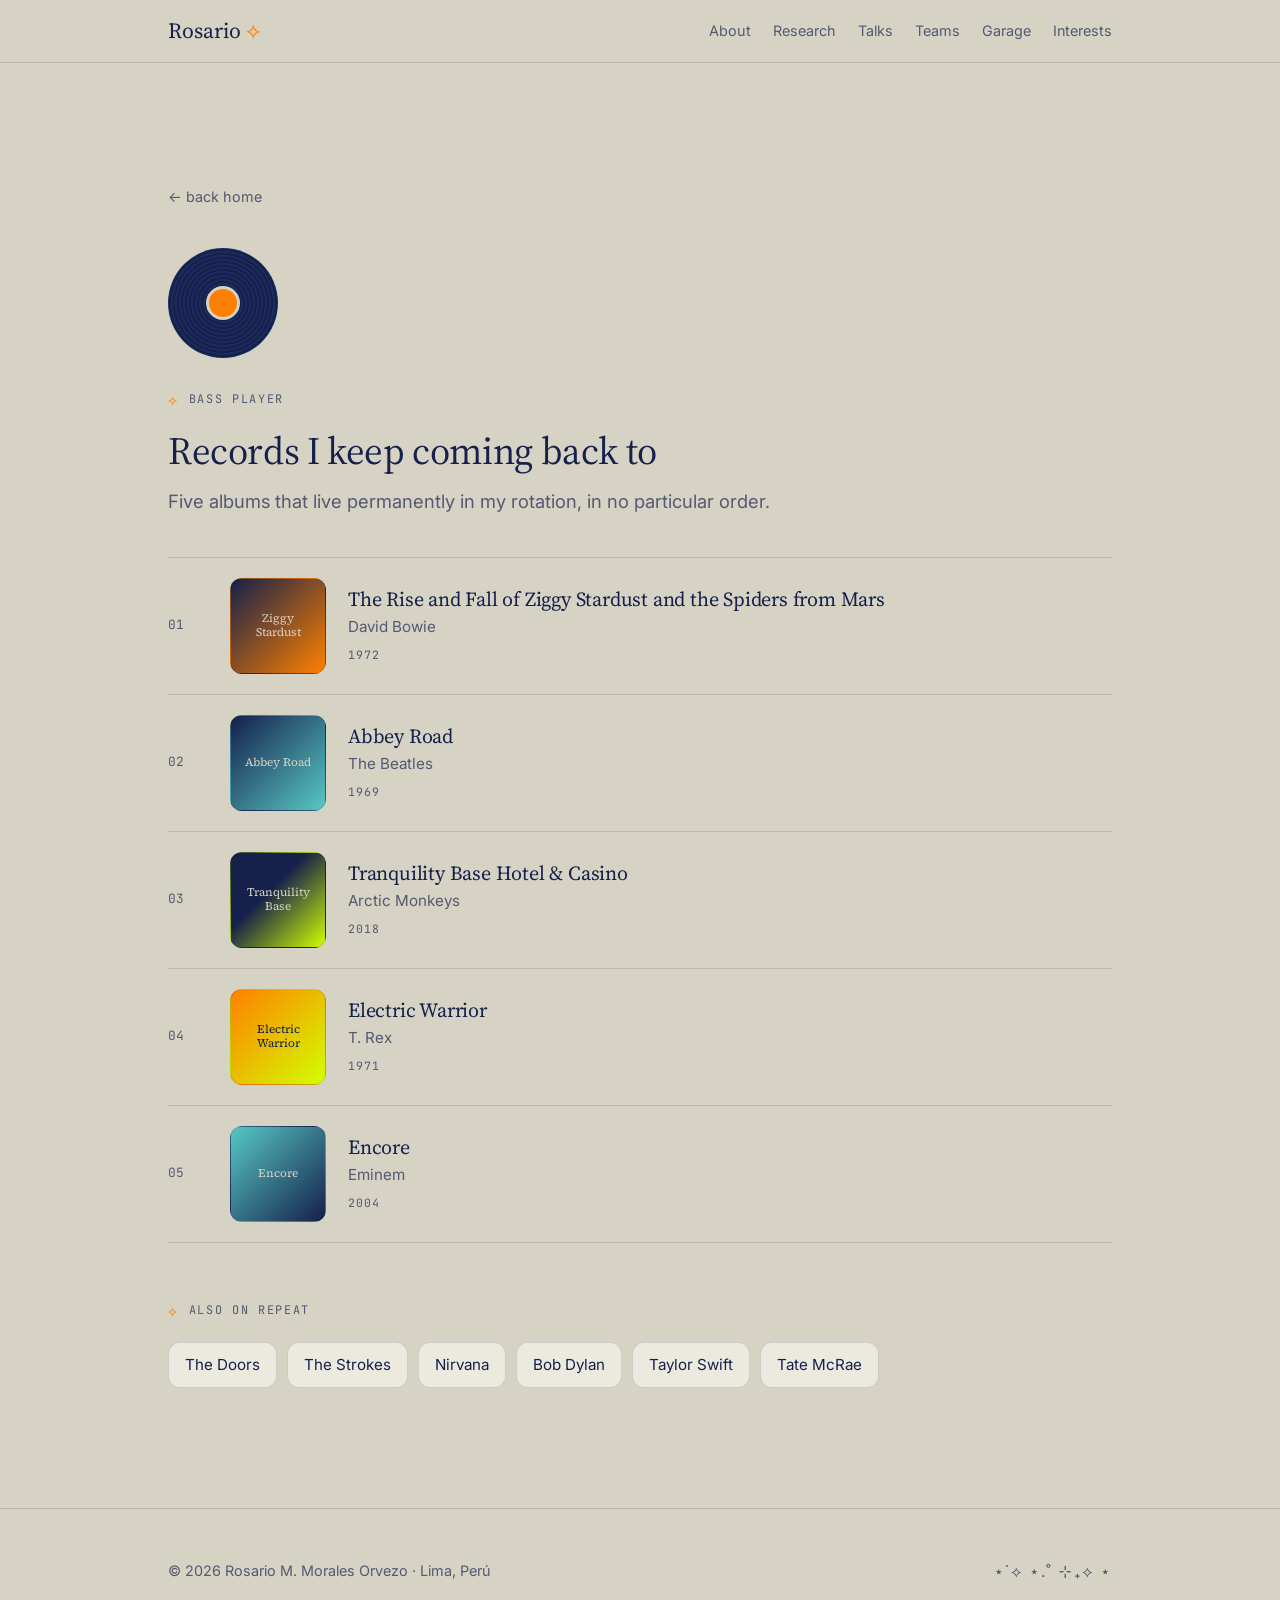
==== music.html @ e65d12a4 "Add files via upload" ====
<!DOCTYPE html>
<html lang="en">
<head>
<meta charset="UTF-8">
<meta name="viewport" content="width=device-width, initial-scale=1.0">
<title>Music ♪ Rosario Morales Orvezo</title>
<link rel="icon" href="data:image/svg+xml,<svg xmlns='http://www.w3.org/2000/svg' viewBox='0 0 100 100'><text y='.9em' font-size='90'>♪</text></svg>">
<link rel="preconnect" href="https://fonts.googleapis.com">
<link href="https://fonts.googleapis.com/css2?family=Source+Serif+4:ital,opsz,wght@0,8..60,400;0,8..60,500;1,8..60,400&family=Inter:wght@400;500;600&family=JetBrains+Mono:wght@400;500&display=swap" rel="stylesheet">
<link rel="stylesheet" href="style.css">
</head>
<body>

<nav>
  <div class="wrap">
    <a class="brand" href="index.html">Rosario <span>⟡</span></a>
    <ul>
      <li><a href="index.html#about">About</a></li>
      <li><a href="index.html#research">Research</a></li>
      <li><a href="index.html#talks">Talks</a></li>
      <li><a href="index.html#teams">Teams</a></li>
      <li><a href="index.html#garage">Garage</a></li>
      <li><a href="index.html#interests">Interests</a></li>
    </ul>
  </div>
</nav>

<section>
  <div class="wrap">
    <a class="back" href="index.html#interests">← back home</a>
    <div class="vinyl" aria-hidden="true"></div>
    <div class="eyebrow">Bass player</div>
    <h2>Records I keep coming back to</h2>
    <p class="lede" style="margin-top:14px">Five albums that live permanently in my rotation, in no particular order.</p>
    <!-- Real cover art: put image files in a "covers/" folder and uncomment the <img> lines. -->
    <ol class="records">
      <li>
        <div class="tile c1"><!-- <img src="covers/ziggy.jpg" alt=""> -->Ziggy Stardust</div>
        <div>
          <h3>The Rise and Fall of Ziggy Stardust and the Spiders from Mars</h3>
          <div class="sub">David Bowie</div>
          <div class="year">1972</div>
        </div>
      </li>
      <li>
        <div class="tile c2"><!-- <img src="covers/abbey-road.jpg" alt=""> -->Abbey Road</div>
        <div>
          <h3>Abbey Road</h3>
          <div class="sub">The Beatles</div>
          <div class="year">1969</div>
        </div>
      </li>
      <li>
        <div class="tile c3"><!-- <img src="covers/tbhc.jpg" alt=""> -->Tranquility Base</div>
        <div>
          <h3>Tranquility Base Hotel &amp; Casino</h3>
          <div class="sub">Arctic Monkeys</div>
          <div class="year">2018</div>
        </div>
      </li>
      <li>
        <div class="tile c4"><!-- <img src="covers/electric-warrior.jpg" alt=""> -->Electric Warrior</div>
        <div>
          <h3>Electric Warrior</h3>
          <div class="sub">T. Rex</div>
          <div class="year">1971</div>
        </div>
      </li>
      <li>
        <div class="tile c5"><!-- <img src="covers/encore.jpg" alt=""> -->Encore</div>
        <div>
          <h3>Encore</h3>
          <div class="sub">Eminem</div>
          <div class="year">2004</div>
        </div>
      </li>
    </ol>
    <div style="margin-top:56px">
      <div class="eyebrow">Also on repeat</div>
      <div class="artists">
        <span class="chip">The Doors</span><span class="chip">The Strokes</span><span class="chip">Nirvana</span><span class="chip">Bob Dylan</span><span class="chip">Taylor Swift</span><span class="chip">Tate McRae</span>
      </div>
    </div>
  </div>
</section>

<footer>
  <div class="wrap">
    <span>© <span id="year"></span> Rosario M. Morales Orvezo · Lima, Perú</span>
    <span class="stars">⋆˙⟡ ⋆.˚ ⊹₊⟡ ⋆</span>
  </div>
</footer>

<script src="script.js"></script>
</body>
</html>
---- style.css ----
/* ⋆˙⟡ Rosario Morales Orvezo — personal site ⟡˙⋆ */

:root {
  --bg: #D6D2C4;
  --bg-soft: #E3E0D5;
  --bg-card: #ECE9DF;
  --ink: #15204B;
  --ink-soft: rgba(21, 32, 75, 0.68);
  --ink-faint: rgba(21, 32, 75, 0.14);
  --orange: #FF8000;
  --teal: #57C8C4;
  --lime: #D2FF00;
  --radius: 18px;
  --max: 1040px;
  --serif: "Source Serif 4", Georgia, "Times New Roman", serif;
  --sans: "Inter", system-ui, -apple-system, "Segoe UI", Roboto, sans-serif;
  --mono: "JetBrains Mono", ui-monospace, SFMono-Regular, Menlo, monospace;
}

* { box-sizing: border-box; }
html { scroll-behavior: smooth; }
body {
  margin: 0;
  background: var(--bg);
  color: var(--ink);
  font-family: var(--sans);
  font-size: 16.5px;
  line-height: 1.6;
  -webkit-font-smoothing: antialiased;
}
a { color: inherit; text-decoration: none; }
img { max-width: 100%; display: block; }

h1, h2, h3 { font-family: var(--serif); font-weight: 400; letter-spacing: -0.01em; margin: 0; }
h1 { font-size: clamp(2.5rem, 6vw, 4.4rem); line-height: 1.06; }
h2 { font-size: clamp(1.7rem, 3.5vw, 2.4rem); line-height: 1.15; }
h3 { font-size: 1.35rem; line-height: 1.25; }
em { font-family: var(--serif); font-style: italic; }

.wrap { max-width: var(--max); margin: 0 auto; padding: 0 clamp(20px, 5vw, 48px); }
section { padding: clamp(64px, 10vw, 120px) 0; position: relative; }
.eyebrow {
  font-family: var(--mono); font-size: 0.74rem; letter-spacing: 0.14em; text-transform: uppercase;
  color: var(--ink-soft); display: flex; align-items: center; gap: 10px; margin-bottom: 18px;
}
.eyebrow::before { content: "⟡"; color: var(--orange); font-size: 0.9rem; }
.lede { font-size: 1.15rem; color: var(--ink-soft); max-width: 60ch; }

/* ---------- Nav ---------- */
nav {
  position: sticky; top: 0; z-index: 50;
  backdrop-filter: blur(10px);
  background: rgba(214, 210, 196, 0.78);
  border-bottom: 1px solid var(--ink-faint);
}
nav .wrap { display: flex; align-items: center; justify-content: space-between; height: 62px; }
.brand { font-family: var(--serif); font-size: 1.35rem; }
.brand span { color: var(--orange); }
nav ul { list-style: none; display: flex; gap: 22px; margin: 0; padding: 0; font-size: 0.9rem; }
nav ul a { color: var(--ink-soft); transition: color .2s; position: relative; }
nav ul a:hover { color: var(--ink); }
nav ul a::after {
  content: ""; position: absolute; left: 0; right: 0; bottom: -6px; height: 2px;
  background: var(--lime); transform: scaleX(0); transition: transform .25s; transform-origin: left;
}
nav ul a:hover::after { transform: scaleX(1); }
@media (max-width: 760px) { nav ul { display: none; } }

/* ---------- Hero ---------- */
.hero { padding: clamp(70px, 12vw, 140px) 0 clamp(60px, 9vw, 110px); overflow: hidden; }
.hero .wrap { display: grid; grid-template-columns: 1.3fr 0.7fr; gap: 40px; align-items: center; }
@media (max-width: 820px) { .hero .wrap { grid-template-columns: 1fr; } }
.hero h1 { margin: 10px 0 22px; }
.hero h1 .thin { color: var(--ink-soft); }
.hero .lede { margin-bottom: 30px; }
.links { display: flex; flex-wrap: wrap; gap: 10px; }
.pill {
  display: inline-flex; align-items: center; gap: 8px;
  border: 1px solid var(--ink-faint); background: var(--bg-card);
  border-radius: 999px; padding: 8px 16px; font-size: 0.88rem;
  transition: transform .18s, border-color .18s, background .18s;
}
.pill:hover { transform: translateY(-2px); border-color: var(--ink); }
.pill .dot { width: 8px; height: 8px; border-radius: 50%; background: var(--teal); }
.pill.orcid .dot { background: var(--lime); }
.pill.li .dot { background: var(--orange); }

/* lights-out mini animation */
.lights {
  display: flex; gap: 10px; justify-content: flex-start; margin-bottom: 14px;
}
.light {
  width: 16px; height: 16px; border-radius: 50%;
  background: var(--ink-faint); border: 1px solid rgba(21,32,75,0.2);
  transition: background .25s, box-shadow .25s;
}
.light.on { background: #E63946; box-shadow: 0 0 12px rgba(230,57,70,0.6); }
.lights.out .light { background: var(--ink-faint); box-shadow: none; }
.go {
  font-family: var(--mono); font-size: 0.74rem; letter-spacing: .14em; text-transform: uppercase;
  color: var(--lime); background: var(--ink); padding: 4px 10px; border-radius: 6px;
  opacity: 0; transform: translateY(4px); transition: opacity .3s, transform .3s; display: inline-block;
}
.go.show { opacity: 1; transform: none; }

/* floating stars */
.star-field { position: relative; min-height: 300px; }
.star {
  position: absolute; font-size: 1.1rem; color: var(--ink); opacity: 0.55;
  animation: twinkle 3.2s ease-in-out infinite;
}
.star.o { color: var(--orange); } .star.t { color: var(--teal); } .star.l { color: var(--lime); text-shadow: 0 0 1px var(--ink); }
@keyframes twinkle { 0%,100% { opacity: .25; transform: scale(.9) } 50% { opacity: .9; transform: scale(1.1) } }

/* orbit badge in hero */
.orbit {
  position: absolute; inset: 0; margin: auto; width: 220px; height: 220px;
  border: 1px dashed var(--ink-faint); border-radius: 50%; animation: spin 26s linear infinite;
}
.orbit::before {
  content: ""; position: absolute; top: -7px; left: 50%; width: 14px; height: 14px; border-radius: 50%;
  background: var(--teal); margin-left: -7px;
}
.orbit.two { width: 300px; height: 300px; animation-duration: 40s; animation-direction: reverse; }
.orbit.two::before { background: var(--orange); }
.core {
  position: absolute; inset: 0; margin: auto; width: 110px; height: 110px; border-radius: 50%;
  background: var(--ink); color: var(--bg); display: grid; place-items: center;
  font-family: var(--serif); font-size: 2.1rem;
}
.core::after { content: "⟡"; position: absolute; right: -6px; top: -4px; font-size: 1rem; color: var(--lime); text-shadow: 0 0 2px var(--ink); }
@keyframes spin { to { transform: rotate(360deg) } }

/* ---------- Divider ---------- */
.rule { height: 1px; background: var(--ink-faint); }

/* ---------- Cards ---------- */
.grid { display: grid; gap: 18px; }
.grid.two { grid-template-columns: repeat(2, 1fr); }
.grid.three { grid-template-columns: repeat(3, 1fr); }
@media (max-width: 820px) { .grid.two, .grid.three { grid-template-columns: 1fr; } }
.card {
  background: var(--bg-card); border: 1px solid var(--ink-faint); border-radius: var(--radius);
  padding: 26px 26px 24px; position: relative; transition: transform .2s, box-shadow .2s;
}
.card:hover { transform: translateY(-3px); box-shadow: 0 14px 40px rgba(21,32,75,0.08); }
.card .tag { font-family: var(--mono); font-size: .7rem; letter-spacing: .12em; text-transform: uppercase; color: var(--ink-soft); margin-bottom: 10px; display: block; }
.card p { margin: 8px 0 0; color: var(--ink-soft); font-size: .97rem; }
.card .accent { position: absolute; top: 22px; right: 22px; width: 10px; height: 10px; border-radius: 50%; }

/* ---------- Research ---------- */
.research .wrap { display: grid; grid-template-columns: 1fr 320px; gap: 40px; align-items: start; }
@media (max-width: 860px) { .research .wrap { grid-template-columns: 1fr; } }
.paper { border-left: 3px solid var(--teal); padding-left: 20px; }
.paper .authors { color: var(--ink-soft); font-size: .95rem; }
.paper .authors b { color: var(--ink); font-weight: 600; }
.paper .status { display: inline-block; margin-top: 12px; font-family: var(--mono); font-size: .72rem; letter-spacing: .1em; text-transform: uppercase; background: var(--ink); color: var(--teal); padding: 4px 10px; border-radius: 6px; }

/* Bloch sphere */
.bloch { width: 100%; max-width: 320px; margin: 0 auto; }
.bloch .ring { fill: none; stroke: var(--ink); stroke-opacity: .25; stroke-width: 1; }
.bloch .axis { stroke: var(--ink); stroke-opacity: .35; stroke-width: 1; stroke-dasharray: 3 4; }
.bloch .vec { stroke: var(--orange); stroke-width: 2.5; stroke-linecap: round; transform-origin: 160px 160px; animation: precess 7s linear infinite; }
.bloch .tip { fill: var(--lime); stroke: var(--ink); stroke-width: 1.5; transform-origin: 160px 160px; animation: precess 7s linear infinite; }
@keyframes precess { from { transform: rotate(0deg) } to { transform: rotate(360deg) } }
.bloch text { font-family: var(--mono); font-size: 11px; fill: var(--ink); fill-opacity: .7; }
.caption { text-align: center; font-family: var(--mono); font-size: .72rem; color: var(--ink-soft); letter-spacing: .08em; margin-top: 10px; }

/* ---------- Talks ---------- */
.talks ol { list-style: none; margin: 0; padding: 0; counter-reset: t; }
.talks li {
  counter-increment: t; display: grid; grid-template-columns: 56px 1fr; gap: 18px;
  padding: 22px 0; border-top: 1px solid var(--ink-faint);
}
.talks li:last-child { border-bottom: 1px solid var(--ink-faint); }
.talks li::before { content: "0" counter(t); font-family: var(--mono); color: var(--ink-soft); font-size: .8rem; padding-top: 6px; }
.talks h3 { font-size: 1.3rem; }
.talks .event { color: var(--ink-soft); font-size: .95rem; margin-top: 4px; }
.talks .event a { border-bottom: 1px solid var(--teal); transition: color .2s, border-color .2s; }
.talks .event a:hover { color: var(--orange); border-color: var(--orange); }
.talks .event a::after { content: " ↗"; font-size: .8em; }

/* ---------- Teams ---------- */
.team-card { overflow: hidden; }
.team-card.quantum { background: linear-gradient(160deg, var(--bg-card), rgba(87,200,196,0.22)); }
.team-card.nazca { background: linear-gradient(160deg, var(--bg-card), rgba(255,128,0,0.16)); }
.team-card h3 { font-size: 1.7rem; }
.team-card ul { margin: 14px 0 0; padding-left: 18px; color: var(--ink-soft); font-size: .97rem; }
.team-card li { margin: 6px 0; }
.team-card .more { display: inline-block; margin-top: 18px; font-size: .9rem; border-bottom: 1px solid var(--ink); }
.team-card .more:hover { color: var(--orange); border-color: var(--orange); }

/* Peru network */
.net { margin-top: 18px; width: 100%; height: 90px; }
.net .node { fill: var(--teal); animation: pulse 2.6s ease-in-out infinite; }
.net .node:nth-child(2n) { animation-delay: .8s; }
.net .node:nth-child(3n) { animation-delay: 1.5s; }
.net .link { stroke: var(--ink); stroke-opacity: .3; stroke-width: 1; stroke-dasharray: 4 4; animation: dash 6s linear infinite; }
@keyframes pulse { 0%,100% { r: 4 } 50% { r: 6.5 } }
@keyframes dash { to { stroke-dashoffset: -80 } }

/* track + car (scroll driven) */
.track { position: relative; height: 70px; margin-top: 18px; }
.track .road { position: absolute; left: 0; right: 0; top: 40px; height: 3px; background: var(--ink); opacity: .35; border-radius: 2px; }
.track .road::before, .track .road::after {
  content: ""; position: absolute; top: -8px; width: 3px; height: 19px; background: repeating-linear-gradient(var(--ink) 0 4px, transparent 4px 8px);
}
.track .road::before { left: 0 } .track .road::after { right: 0 }
.track .car { position: absolute; top: 14px; left: 0; width: 84px; transform: translateX(0); transition: transform .08s linear; }
.track .flag { position: absolute; right: -4px; top: 6px; font-size: 1.3rem; }

/* ---------- Projects ("Garage") ---------- */
.garage .card { min-height: 170px; display: flex; flex-direction: column; }
.garage .card h3 { margin-top: 4px; }
.garage .card .soon {
  margin-top: auto; padding-top: 16px; font-family: var(--mono); font-size: .72rem; letter-spacing: .1em; text-transform: uppercase; color: var(--ink-soft);
}
.garage .card.f1 { border-top: 3px solid var(--orange); }
.garage .card.q { border-top: 3px solid var(--teal); }
.garage .card.n { border-top: 3px solid var(--lime); }

/* ---------- Interests ---------- */
.chips { display: flex; flex-wrap: wrap; gap: 10px; margin-top: 22px; }
.chip {
  border: 1px solid var(--ink-faint); background: var(--bg-card); border-radius: 12px; padding: 10px 16px; font-size: .95rem;
  transition: transform .18s, background .18s, border-color .18s;
}
.chip:hover { transform: translateY(-2px); border-color: var(--ink); }
.chip.f1 { background: var(--ink); color: var(--bg); border-color: var(--ink); }
.chip.f1 b { color: var(--lime); font-weight: 600; font-family: var(--mono); font-size: .85em; margin-left: 6px; }
.chip.q { border-color: var(--teal); }
.chip.music { border-color: var(--orange); }
.chip.music::after { content: " ♪"; color: var(--orange); }

/* ---------- Footer ---------- */
footer { padding: 50px 0 36px; border-top: 1px solid var(--ink-faint); color: var(--ink-soft); font-size: .9rem; }
footer .wrap { display: flex; justify-content: space-between; flex-wrap: wrap; gap: 14px; }
footer .stars { font-size: 1rem; letter-spacing: .1em; }

/* reveal */
.reveal { opacity: 0; transform: translateY(16px); transition: opacity .6s ease, transform .6s ease; }
.reveal.in { opacity: 1; transform: none; }

/* ---------- Sub-pages (music / reading / electronics) ---------- */
.back { display: inline-flex; align-items: center; gap: 8px; color: var(--ink-soft); font-size: .9rem; margin-bottom: 40px; }
.back:hover { color: var(--ink); }
.vinyl {
  width: 110px; height: 110px; border-radius: 50%; margin: 0 0 30px;
  background: repeating-radial-gradient(circle, var(--ink) 0 2px, #1c2a5e 2px 4px);
  position: relative; animation: spin 4s linear infinite;
}
.vinyl::after { content: ""; position: absolute; inset: 38px; border-radius: 50%; background: var(--orange); border: 3px solid var(--bg); }

.records { list-style: none; margin: 40px 0 0; padding: 0; counter-reset: r; }
.records li {
  counter-increment: r; display: grid; grid-template-columns: 40px 96px 1fr; gap: 22px; align-items: center;
  padding: 20px 0; border-top: 1px solid var(--ink-faint);
}
.records li:last-child { border-bottom: 1px solid var(--ink-faint); }
.records li::before { content: "0" counter(r); font-family: var(--mono); color: var(--ink-soft); font-size: .8rem; }
.records h3 { font-size: 1.25rem; }
.records .sub { color: var(--ink-soft); font-size: .95rem; margin-top: 3px; }
.records .year { font-family: var(--mono); font-size: .72rem; letter-spacing: .1em; color: var(--ink-soft); margin-top: 6px; }
.records p { margin: 6px 0 0; color: var(--ink-soft); font-size: .95rem; }
@media (max-width: 560px) { .records li { grid-template-columns: 72px 1fr; } .records li::before { display: none; } }

.tile {
  width: 96px; height: 96px; border-radius: 12px; overflow: hidden; position: relative; border: 1px solid var(--ink-faint);
  display: grid; place-items: center; text-align: center; padding: 8px; font-family: var(--serif); font-size: .72rem; line-height: 1.15; color: var(--bg);
  transition: transform .25s, box-shadow .25s;
}
.records li:hover .tile { transform: translateY(-3px) rotate(-2deg); box-shadow: 0 12px 28px rgba(21,32,75,0.14); }
.tile img { position: absolute; inset: 0; width: 100%; height: 100%; object-fit: cover; }
.tile.c1 { background: linear-gradient(135deg, #15204B, #FF8000); }
.tile.c2 { background: linear-gradient(135deg, #15204B, #57C8C4); }
.tile.c3 { background: linear-gradient(135deg, #15204B 40%, #D2FF00); }
.tile.c4 { background: linear-gradient(135deg, #FF8000, #D2FF00); color: var(--ink); }
.tile.c5 { background: linear-gradient(135deg, #57C8C4, #15204B); }
.tile.c6 { background: linear-gradient(135deg, #D2FF00, #57C8C4); color: var(--ink); }
.tile.c7 { background: linear-gradient(135deg, #15204B, #8a96c9); }
.tile.c8 { background: linear-gradient(135deg, #FF8000, #15204B); }
/* book spine look */
.tile.book { width: 72px; height: 96px; margin: 0 auto; border-radius: 4px 10px 10px 4px; box-shadow: inset 6px 0 0 rgba(255,255,255,0.18); }
/* electronics icon tile */
.tile.chip-ic { background: var(--ink); color: var(--lime); font-family: var(--mono); font-size: 1.4rem; }
.artists { display: flex; flex-wrap: wrap; gap: 10px; margin-top: 20px; }

.ulink { border-bottom: 1px solid transparent; transition: border-color .2s, color .2s; }
.ulink:hover { border-color: var(--orange); color: var(--orange); }
.chip .arrow { color: var(--ink-soft); margin-left: 4px; }
.chip.book { border-color: var(--lime); background: linear-gradient(135deg, var(--bg-card), rgba(210,255,0,0.25)); }
footer .social a { border-bottom: 1px solid var(--ink-faint); }
footer .social a:hover { color: var(--ink); border-color: var(--orange); }

.records.plain li { grid-template-columns: 40px 1fr; }
.records.plain h3 { font-size: 1.3rem; }
.records.plain li::before { padding-top: 6px; align-self: start; }
.records.plain .sub { color: var(--ink-soft); }
.records.plain p { color: var(--ink); opacity: .75; }
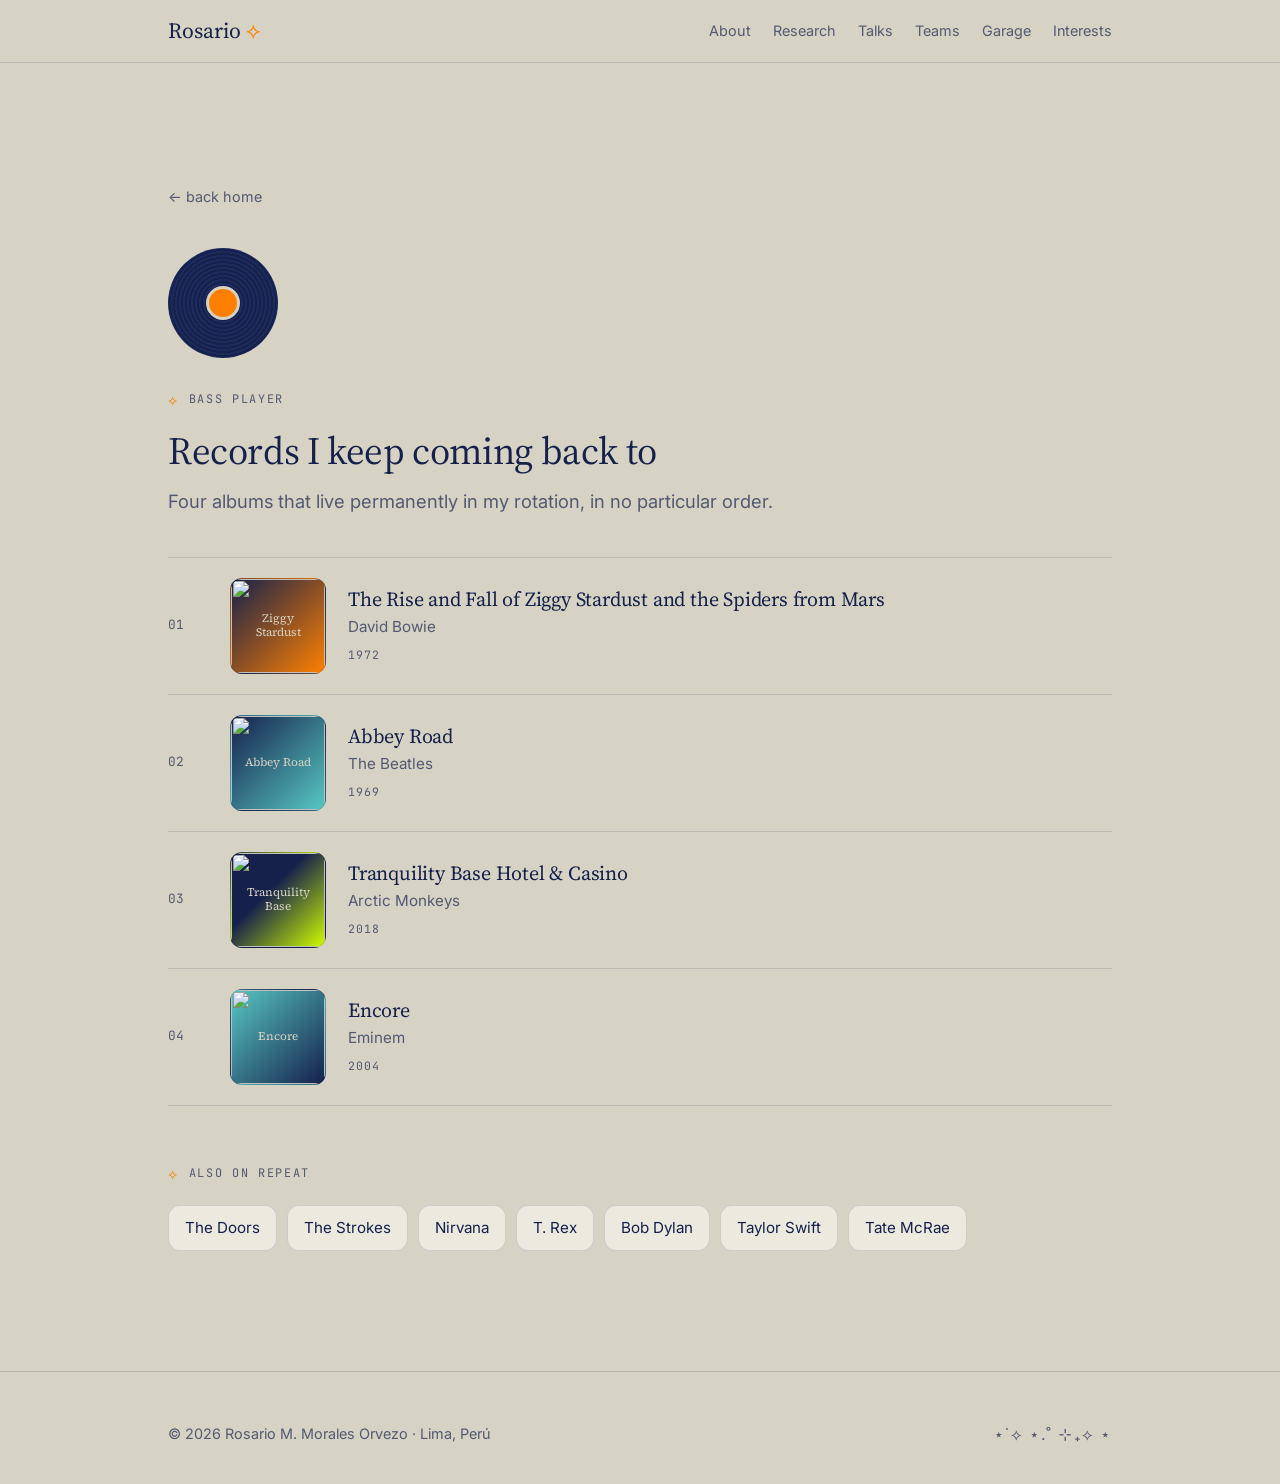
==== commit ffbf4b18: "Add files via upload" ====
--- a/music.html
+++ b/music.html
@@ -31,11 +31,10 @@
     <div class="vinyl" aria-hidden="true"></div>
     <div class="eyebrow">Bass player</div>
     <h2>Records I keep coming back to</h2>
-    <p class="lede" style="margin-top:14px">Five albums that live permanently in my rotation, in no particular order.</p>
-    <!-- Real cover art: put image files in a "covers/" folder and uncomment the <img> lines. -->
+    <p class="lede" style="margin-top:14px">Four albums that live permanently in my rotation, in no particular order.</p>
     <ol class="records">
       <li>
-        <div class="tile c1"><!-- <img src="covers/ziggy.jpg" alt=""> -->Ziggy Stardust</div>
+        <div class="tile c1"><img src="covers/ziggy.jpg" alt="">Ziggy Stardust</div>
         <div>
           <h3>The Rise and Fall of Ziggy Stardust and the Spiders from Mars</h3>
           <div class="sub">David Bowie</div>
@@ -43,7 +42,7 @@
         </div>
       </li>
       <li>
-        <div class="tile c2"><!-- <img src="covers/abbey-road.jpg" alt=""> -->Abbey Road</div>
+        <div class="tile c2"><img src="covers/abbey-road.jpg" alt="">Abbey Road</div>
         <div>
           <h3>Abbey Road</h3>
           <div class="sub">The Beatles</div>
@@ -51,7 +50,7 @@
         </div>
       </li>
       <li>
-        <div class="tile c3"><!-- <img src="covers/tbhc.jpg" alt=""> -->Tranquility Base</div>
+        <div class="tile c3"><img src="covers/tbhc.jpg" alt="">Tranquility Base</div>
         <div>
           <h3>Tranquility Base Hotel &amp; Casino</h3>
           <div class="sub">Arctic Monkeys</div>
@@ -59,15 +58,7 @@
         </div>
       </li>
       <li>
-        <div class="tile c4"><!-- <img src="covers/electric-warrior.jpg" alt=""> -->Electric Warrior</div>
-        <div>
-          <h3>Electric Warrior</h3>
-          <div class="sub">T. Rex</div>
-          <div class="year">1971</div>
-        </div>
-      </li>
-      <li>
-        <div class="tile c5"><!-- <img src="covers/encore.jpg" alt=""> -->Encore</div>
+        <div class="tile c5"><img src="covers/encore.jpg" alt="">Encore</div>
         <div>
           <h3>Encore</h3>
           <div class="sub">Eminem</div>
@@ -78,7 +69,7 @@
     <div style="margin-top:56px">
       <div class="eyebrow">Also on repeat</div>
       <div class="artists">
-        <span class="chip">The Doors</span><span class="chip">The Strokes</span><span class="chip">Nirvana</span><span class="chip">Bob Dylan</span><span class="chip">Taylor Swift</span><span class="chip">Tate McRae</span>
+        <span class="chip">The Doors</span><span class="chip">The Strokes</span><span class="chip">Nirvana</span><span class="chip">T. Rex</span><span class="chip">Bob Dylan</span><span class="chip">Taylor Swift</span><span class="chip">Tate McRae</span>
       </div>
     </div>
   </div>
--- a/style.css
+++ b/style.css
@@ -164,7 +164,8 @@
 .bloch .tip { fill: var(--lime); stroke: var(--ink); stroke-width: 1.5; transform-origin: 160px 160px; animation: precess 7s linear infinite; }
 @keyframes precess { from { transform: rotate(0deg) } to { transform: rotate(360deg) } }
 .bloch text { font-family: var(--mono); font-size: 11px; fill: var(--ink); fill-opacity: .7; }
-.caption { text-align: center; font-family: var(--mono); font-size: .72rem; color: var(--ink-soft); letter-spacing: .08em; margin-top: 10px; }
+.caption { text-align: center; font-family: var(--mono); font-size: .7rem; color: var(--ink-soft); letter-spacing: .04em; margin-top: 10px; overflow-wrap: anywhere; }
+.caption sup { font-size: .75em; }
 
 /* ---------- Talks ---------- */
 .talks ol { list-style: none; margin: 0; padding: 0; counter-reset: t; }
@@ -181,17 +182,18 @@
 .talks .event a::after { content: " ↗"; font-size: .8em; }
 
 /* ---------- Teams ---------- */
-.team-card { overflow: hidden; }
+.team-card { overflow: hidden; display: flex; flex-direction: column; }
+.team-card .more { margin-top: auto; align-self: flex-start; }
 .team-card.quantum { background: linear-gradient(160deg, var(--bg-card), rgba(87,200,196,0.22)); }
 .team-card.nazca { background: linear-gradient(160deg, var(--bg-card), rgba(255,128,0,0.16)); }
 .team-card h3 { font-size: 1.7rem; }
 .team-card ul { margin: 14px 0 0; padding-left: 18px; color: var(--ink-soft); font-size: .97rem; }
 .team-card li { margin: 6px 0; }
-.team-card .more { display: inline-block; margin-top: 18px; font-size: .9rem; border-bottom: 1px solid var(--ink); }
+.team-card .more { display: inline-block; padding-top: 18px; font-size: .9rem; border-bottom: 1px solid var(--ink); }
 .team-card .more:hover { color: var(--orange); border-color: var(--orange); }
 
 /* Peru network */
-.net { margin-top: 18px; width: 100%; height: 90px; }
+.net { margin-top: 18px; width: 100%; height: 90px; flex: none; }
 .net .node { fill: var(--teal); animation: pulse 2.6s ease-in-out infinite; }
 .net .node:nth-child(2n) { animation-delay: .8s; }
 .net .node:nth-child(3n) { animation-delay: 1.5s; }
@@ -200,14 +202,14 @@
 @keyframes dash { to { stroke-dashoffset: -80 } }
 
 /* track + car (scroll driven) */
-.track { position: relative; height: 70px; margin-top: 18px; }
-.track .road { position: absolute; left: 0; right: 0; top: 40px; height: 3px; background: var(--ink); opacity: .35; border-radius: 2px; }
+.track { position: relative; height: 90px; margin-top: 18px; flex: none; }
+.track .road { position: absolute; left: 0; right: 0; top: 52px; height: 3px; background: var(--ink); opacity: .35; border-radius: 2px; }
 .track .road::before, .track .road::after {
   content: ""; position: absolute; top: -8px; width: 3px; height: 19px; background: repeating-linear-gradient(var(--ink) 0 4px, transparent 4px 8px);
 }
 .track .road::before { left: 0 } .track .road::after { right: 0 }
-.track .car { position: absolute; top: 14px; left: 0; width: 84px; transform: translateX(0); transition: transform .08s linear; }
-.track .flag { position: absolute; right: -4px; top: 6px; font-size: 1.3rem; }
+.track .car { position: absolute; top: 26px; left: 0; width: 84px; transform: translateX(0); transition: transform .08s linear; }
+.track .flag { position: absolute; right: -4px; top: 18px; font-size: 1.3rem; }
 
 /* ---------- Projects ("Garage") ---------- */
 .garage .card { min-height: 170px; display: flex; flex-direction: column; }
@@ -280,7 +282,8 @@
 .tile.c7 { background: linear-gradient(135deg, #15204B, #8a96c9); }
 .tile.c8 { background: linear-gradient(135deg, #FF8000, #15204B); }
 /* book spine look */
-.tile.book { width: 72px; height: 96px; margin: 0 auto; border-radius: 4px 10px 10px 4px; box-shadow: inset 6px 0 0 rgba(255,255,255,0.18); }
+.tile.book { width: 62px; height: 100px; margin: 0 auto; border-radius: 3px 8px 8px 3px; box-shadow: 0 2px 6px rgba(21,32,75,0.15); background: var(--bg-card); padding: 0; }
+.tile.book img { object-fit: contain; }
 /* electronics icon tile */
 .tile.chip-ic { background: var(--ink); color: var(--lime); font-family: var(--mono); font-size: 1.4rem; }
 .artists { display: flex; flex-wrap: wrap; gap: 10px; margin-top: 20px; }
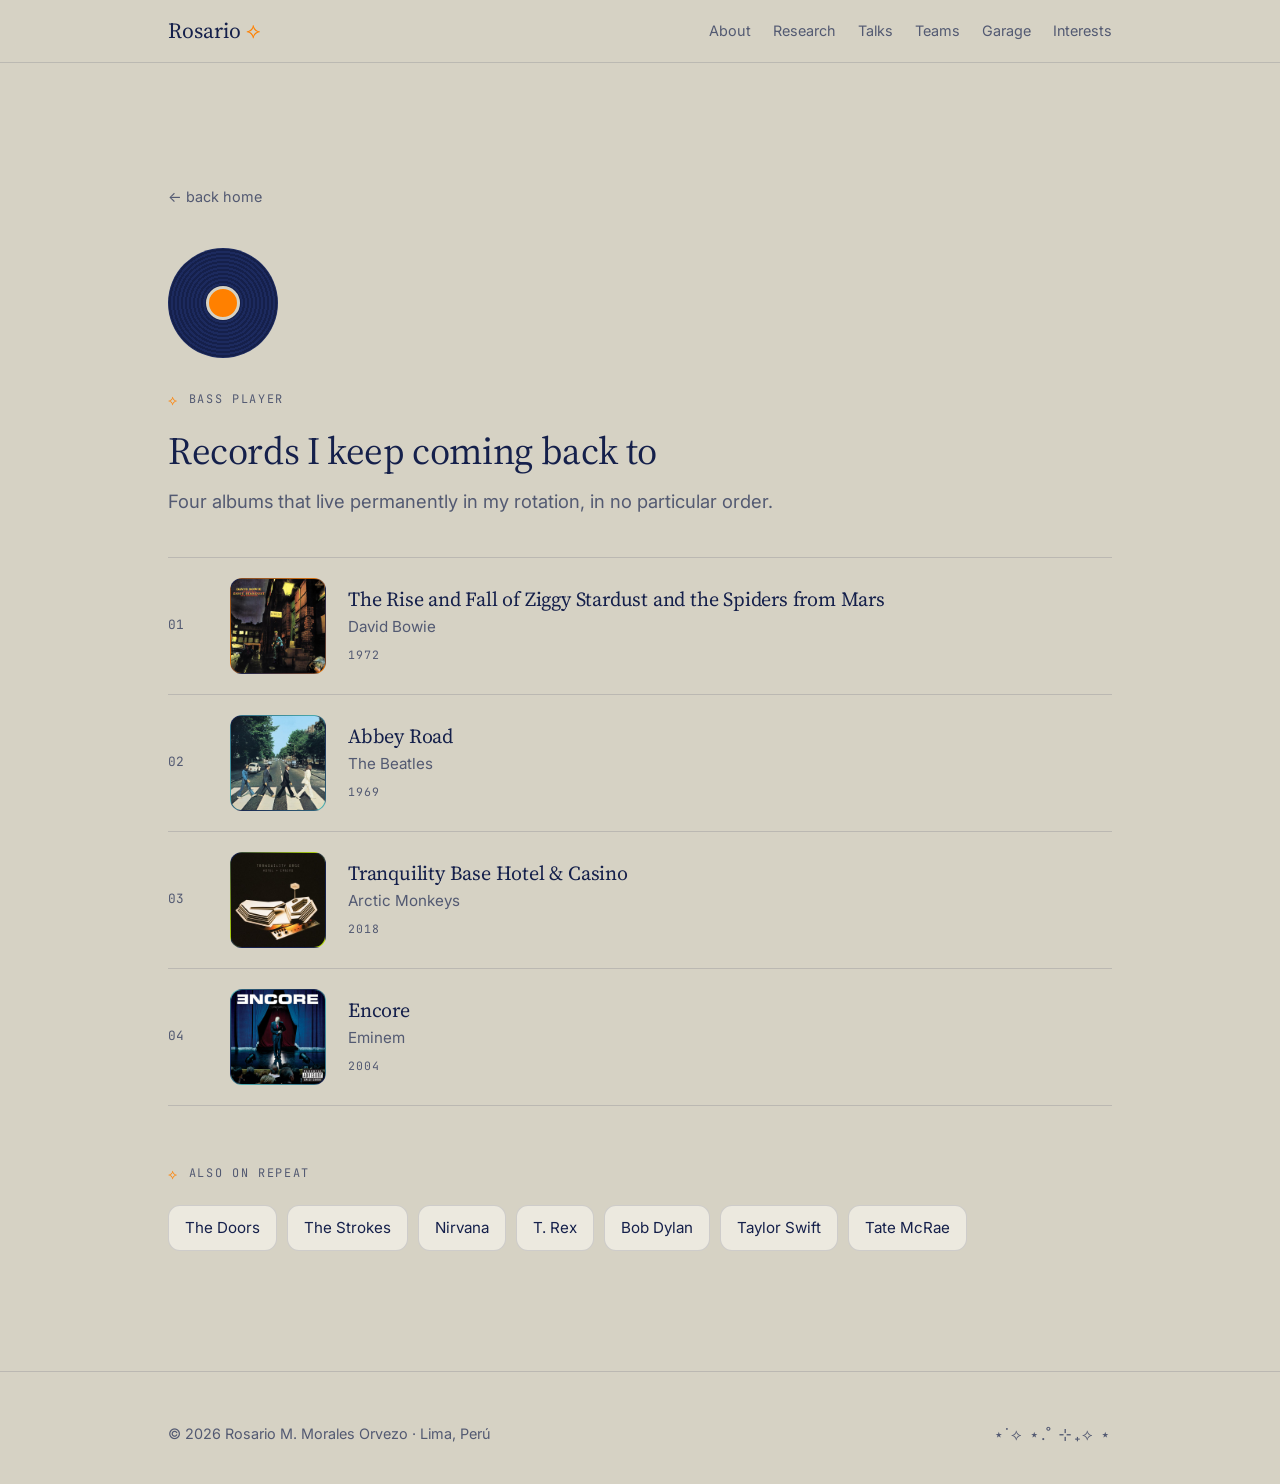
==== commit d14854ab: "Add files via upload" ====
--- a/music.html
+++ b/music.html
@@ -34,7 +34,7 @@
     <p class="lede" style="margin-top:14px">Four albums that live permanently in my rotation, in no particular order.</p>
     <ol class="records">
       <li>
-        <div class="tile c1"><img src="covers/ziggy.jpg" alt="">Ziggy Stardust</div>
+        <div class="tile c1"><img src="cover-ziggy.jpg" alt="">Ziggy Stardust</div>
         <div>
           <h3>The Rise and Fall of Ziggy Stardust and the Spiders from Mars</h3>
           <div class="sub">David Bowie</div>
@@ -42,7 +42,7 @@
         </div>
       </li>
       <li>
-        <div class="tile c2"><img src="covers/abbey-road.jpg" alt="">Abbey Road</div>
+        <div class="tile c2"><img src="cover-abbey-road.jpg" alt="">Abbey Road</div>
         <div>
           <h3>Abbey Road</h3>
           <div class="sub">The Beatles</div>
@@ -50,7 +50,7 @@
         </div>
       </li>
       <li>
-        <div class="tile c3"><img src="covers/tbhc.jpg" alt="">Tranquility Base</div>
+        <div class="tile c3"><img src="cover-tbhc.jpg" alt="">Tranquility Base</div>
         <div>
           <h3>Tranquility Base Hotel &amp; Casino</h3>
           <div class="sub">Arctic Monkeys</div>
@@ -58,7 +58,7 @@
         </div>
       </li>
       <li>
-        <div class="tile c5"><img src="covers/encore.jpg" alt="">Encore</div>
+        <div class="tile c5"><img src="cover-encore.jpg" alt="">Encore</div>
         <div>
           <h3>Encore</h3>
           <div class="sub">Eminem</div>
